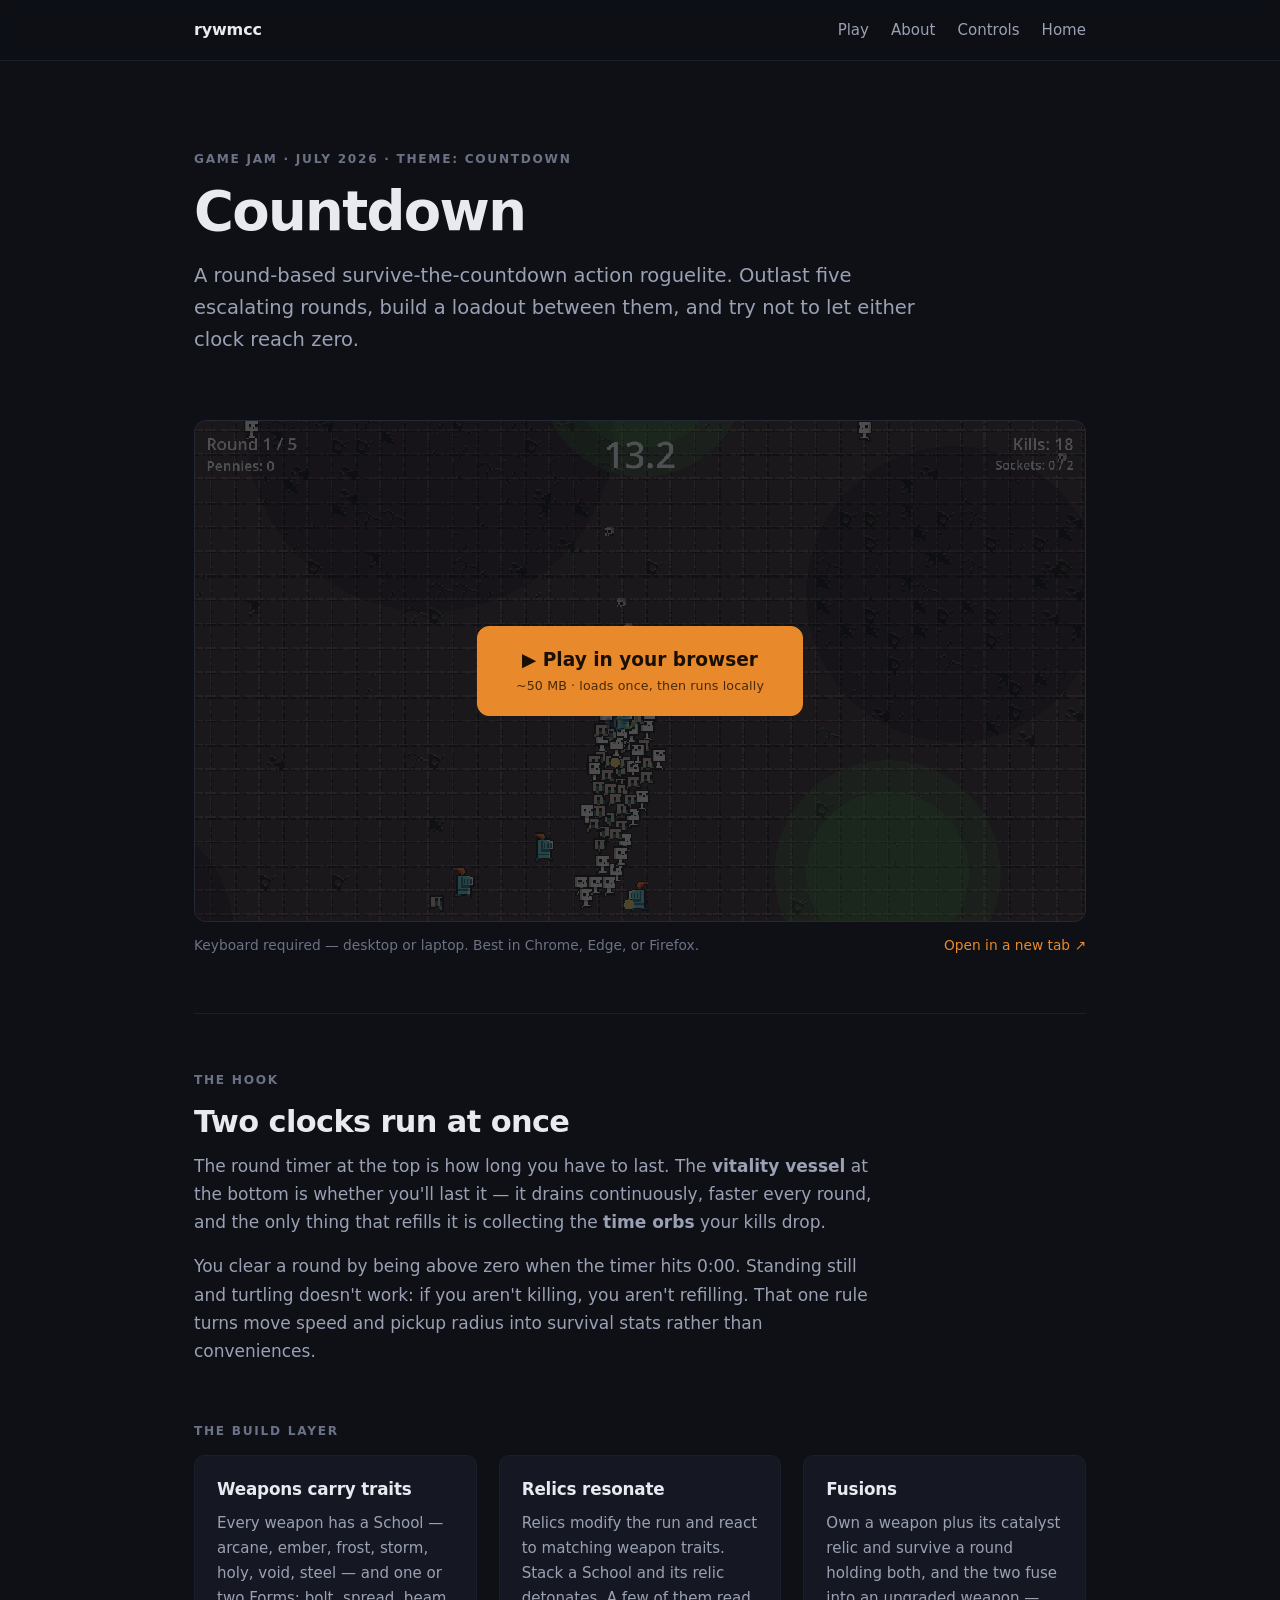
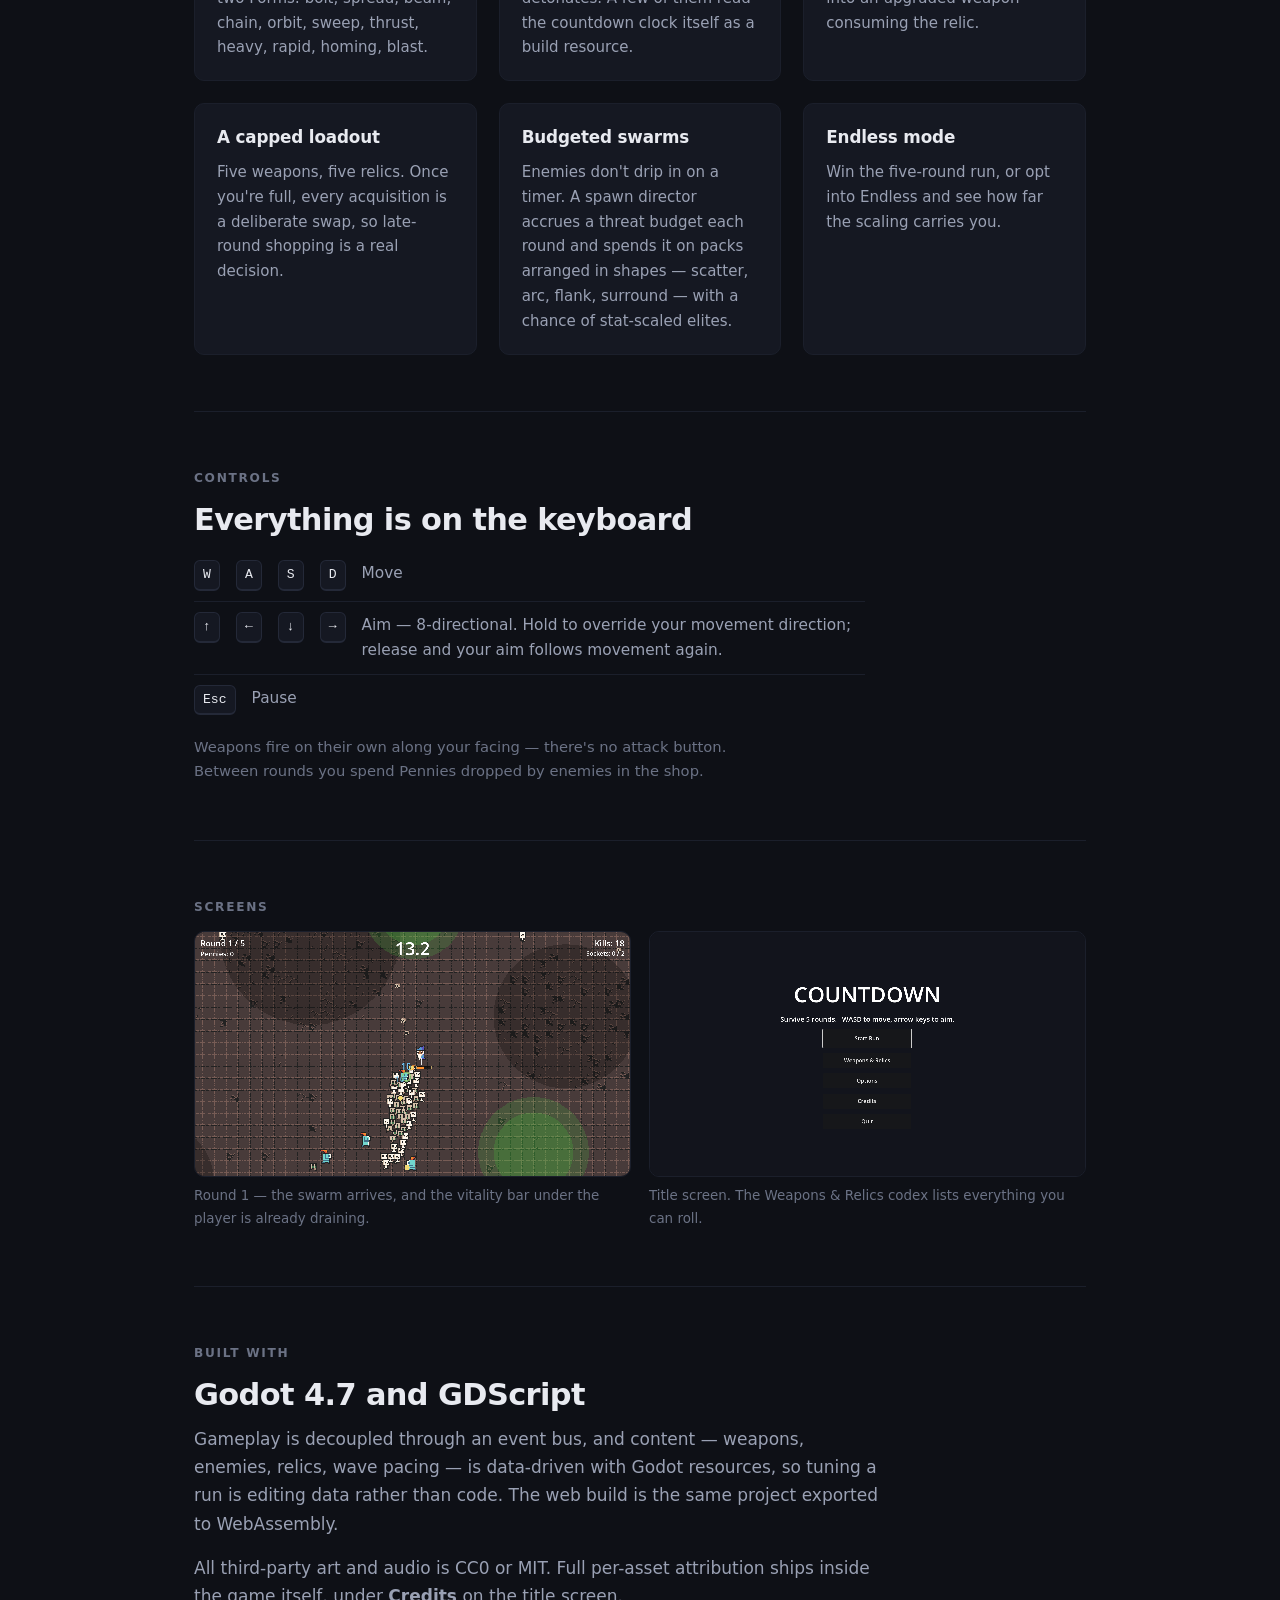
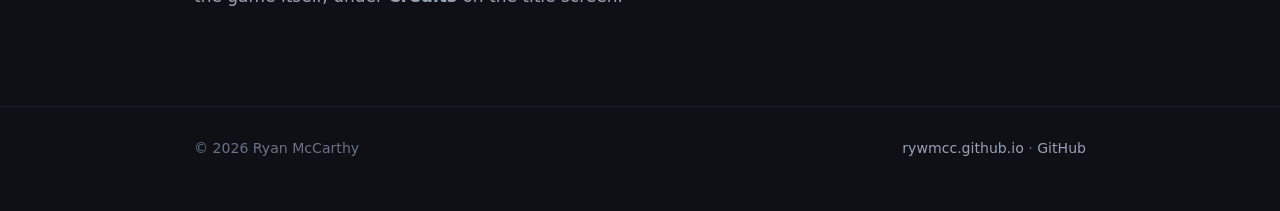
==== countdown/index.html @ 552ccbe2 "Personal site with Countdown playable in the browser Static HTML/CSS served by GitHub Pages. The God" ====
<!DOCTYPE html>
<html lang="en">
<head>
<meta charset="utf-8">
<meta name="viewport" content="width=device-width, initial-scale=1">
<title>Countdown — a survive-the-countdown roguelite</title>
<meta name="description" content="Countdown is a round-based action roguelite built in Godot 4. Outlast five escalating rounds against two clocks at once. Playable free in your browser.">
<meta property="og:title" content="Countdown — a survive-the-countdown roguelite">
<meta property="og:description" content="Outlast five escalating rounds against two clocks at once. Playable free in your browser.">
<meta property="og:type" content="website">
<meta property="og:image" content="https://rywmcc.github.io/assets/img/countdown-gameplay.png">
<meta name="twitter:card" content="summary_large_image">
<link rel="icon" href="../assets/img/favicon.svg">
<link rel="stylesheet" href="../assets/css/site.css">
</head>
<body>

<header class="site-head">
	<div class="wrap">
		<a class="brand" href="../">rywmcc</a>
		<nav class="nav">
			<a href="#play">Play</a>
			<a href="#about">About</a>
			<a href="#controls">Controls</a>
			<a href="../">Home</a>
		</nav>
	</div>
</header>

<main>
	<div class="wrap">

		<div class="hero">
			<p class="section-label">Game jam · July 2026 · theme: countdown</p>
			<h1>Countdown</h1>
			<p class="lede">
				A round-based survive-the-countdown action roguelite. Outlast five escalating
				rounds, build a loadout between them, and try not to let either clock reach zero.
			</p>
		</div>

		<section id="play" style="padding-top: 0;">
			<div class="stage" id="stage">
				<img class="stage-poster" src="../assets/img/countdown-gameplay.png" alt="" aria-hidden="true">
				<button class="launch" id="launch" type="button">
					▶ Play in your browser
					<small>~50 MB · loads once, then runs locally</small>
				</button>
			</div>
			<div class="stage-note">
				<span>Keyboard required — desktop or laptop. Best in Chrome, Edge, or Firefox.</span>
				<span><a href="play/" target="_blank" rel="noopener">Open in a new tab ↗</a></span>
			</div>
		</section>

		<hr class="rule">

		<section id="about">
			<p class="section-label">The hook</p>
			<h2>Two clocks run at once</h2>
			<p style="color: var(--text-dim); max-width: 64ch;">
				The round timer at the top is how long you have to last. The <strong>vitality
				vessel</strong> at the bottom is whether you'll last it — it drains continuously,
				faster every round, and the only thing that refills it is collecting the
				<strong>time orbs</strong> your kills drop.
			</p>
			<p style="color: var(--text-dim); max-width: 64ch;">
				You clear a round by being above zero when the timer hits 0:00. Standing still and
				turtling doesn't work: if you aren't killing, you aren't refilling. That one rule
				turns move speed and pickup radius into survival stats rather than conveniences.
			</p>
		</section>

		<section style="padding-top: 0;">
			<p class="section-label">The build layer</p>
			<div class="grid">
				<div class="feature">
					<h3>Weapons carry traits</h3>
					<p>
						Every weapon has a School — arcane, ember, frost, storm, holy, void, steel —
						and one or two Forms: bolt, spread, beam, chain, orbit, sweep, thrust, heavy,
						rapid, homing, blast.
					</p>
				</div>
				<div class="feature">
					<h3>Relics resonate</h3>
					<p>
						Relics modify the run and react to matching weapon traits. Stack a School and
						its relic detonates. A few of them read the countdown clock itself as a
						build resource.
					</p>
				</div>
				<div class="feature">
					<h3>Fusions</h3>
					<p>
						Own a weapon plus its catalyst relic and survive a round holding both, and
						the two fuse into an upgraded weapon — consuming the relic.
					</p>
				</div>
				<div class="feature">
					<h3>A capped loadout</h3>
					<p>
						Five weapons, five relics. Once you're full, every acquisition is a
						deliberate swap, so late-round shopping is a real decision.
					</p>
				</div>
				<div class="feature">
					<h3>Budgeted swarms</h3>
					<p>
						Enemies don't drip in on a timer. A spawn director accrues a threat budget
						each round and spends it on packs arranged in shapes — scatter, arc, flank,
						surround — with a chance of stat-scaled elites.
					</p>
				</div>
				<div class="feature">
					<h3>Endless mode</h3>
					<p>
						Win the five-round run, or opt into Endless and see how far the scaling
						carries you.
					</p>
				</div>
			</div>
		</section>

		<hr class="rule">

		<section id="controls">
			<p class="section-label">Controls</p>
			<h2>Everything is on the keyboard</h2>
			<div class="keys" style="margin-top: 22px; max-width: 62ch;">
				<div class="keyrow">
					<kbd>W</kbd><kbd>A</kbd><kbd>S</kbd><kbd>D</kbd>
					<span>Move</span>
				</div>
				<div class="keyrow">
					<kbd>↑</kbd><kbd>←</kbd><kbd>↓</kbd><kbd>→</kbd>
					<span>Aim — 8-directional. Hold to override your movement direction; release and your aim follows movement again.</span>
				</div>
				<div class="keyrow">
					<kbd>Esc</kbd>
					<span>Pause</span>
				</div>
			</div>
			<p style="color: var(--text-faint); font-size: 0.92rem; margin-top: 20px; max-width: 62ch;">
				Weapons fire on their own along your facing — there's no attack button. Between
				rounds you spend Pennies dropped by enemies in the shop.
			</p>
		</section>

		<hr class="rule">

		<section>
			<p class="section-label">Screens</p>
			<div class="shots">
				<figure>
					<img src="../assets/img/countdown-gameplay.png" alt="Gameplay: the player surrounded by a swarm of skeletons, round timer counting down at the top, vitality bar beneath the character." width="1280" height="720" loading="lazy">
					<figcaption>Round 1 — the swarm arrives, and the vitality bar under the player is already draining.</figcaption>
				</figure>
				<figure>
					<img src="../assets/img/countdown-menu.png" alt="The Countdown title screen with Start Run, Weapons and Relics, Options, Credits, and Quit." width="1280" height="720" loading="lazy">
					<figcaption>Title screen. The Weapons &amp; Relics codex lists everything you can roll.</figcaption>
				</figure>
			</div>
		</section>

		<hr class="rule">

		<section>
			<p class="section-label">Built with</p>
			<h2>Godot 4.7 and GDScript</h2>
			<p style="color: var(--text-dim); max-width: 64ch;">
				Gameplay is decoupled through an event bus, and content — weapons, enemies, relics,
				wave pacing — is data-driven with Godot resources, so tuning a run is editing data
				rather than code. The web build is the same project exported to WebAssembly.
			</p>
			<p style="color: var(--text-dim); max-width: 64ch;">
				All third-party art and audio is CC0 or MIT. Full per-asset attribution ships
				inside the game itself, under <strong>Credits</strong> on the title screen.
			</p>
		</section>

	</div>
</main>

<footer class="site-foot">
	<div class="wrap">
		<span>© 2026 Ryan McCarthy</span>
		<span><a href="../">rywmcc.github.io</a> · <a href="https://github.com/rywmcc">GitHub</a></span>
	</div>
</footer>

<script>
	// The build is ~50 MB, so nothing loads until the visitor actually asks for it.
	document.getElementById('launch').addEventListener('click', function () {
		var stage = document.getElementById('stage');
		var frame = document.createElement('iframe');
		frame.src = 'play/';
		frame.title = 'Countdown — playable build';
		frame.allow = 'autoplay; fullscreen; gamepad';
		stage.replaceChildren(frame);
		frame.focus();
	});
</script>

</body>
</html>
---- assets/css/site.css ----
/* Countdown's own palette: the menu's near-black navy, the vitality bar's amber,
   the time-orb green. Dark-only on purpose — the site should read like the game. */
:root {
	--bg: #0e1016;
	--bg-raised: #151822;
	--bg-sunken: #0a0c11;
	--line: #242938;
	--line-soft: #1b1f2b;
	--text: #e8eaf0;
	--text-dim: #9aa1b4;
	--text-faint: #6b7285;
	--amber: #e8892b;
	--green: #7ec850;
	--radius: 10px;
	--maxw: 940px;
	--font: ui-sans-serif, system-ui, -apple-system, "Segoe UI", Roboto, Helvetica, Arial, sans-serif;
	--mono: ui-monospace, SFMono-Regular, "SF Mono", Menlo, Consolas, monospace;
}

* { box-sizing: border-box; }

html { -webkit-text-size-adjust: 100%; }

body {
	margin: 0;
	background: var(--bg);
	color: var(--text);
	font-family: var(--font);
	font-size: 17px;
	line-height: 1.65;
	-webkit-font-smoothing: antialiased;
}

a { color: var(--amber); text-decoration: none; }
a:hover { text-decoration: underline; }

img { max-width: 100%; height: auto; display: block; }

.wrap {
	max-width: var(--maxw);
	margin: 0 auto;
	padding: 0 24px;
}

/* ---- site header ---- */
.site-head {
	border-bottom: 1px solid var(--line-soft);
	position: sticky;
	top: 0;
	background: rgba(14, 16, 22, 0.85);
	backdrop-filter: blur(8px);
	z-index: 10;
}
.site-head .wrap {
	display: flex;
	align-items: center;
	justify-content: space-between;
	gap: 16px;
	height: 60px;
}
.brand {
	color: var(--text);
	font-weight: 650;
	letter-spacing: -0.01em;
	font-size: 1rem;
}
.brand:hover { text-decoration: none; color: var(--amber); }
.nav { display: flex; gap: 22px; font-size: 0.94rem; }
.nav a { color: var(--text-dim); }
.nav a:hover { color: var(--text); text-decoration: none; }

/* ---- hero ---- */
.hero { padding: 88px 0 64px; }
.hero h1 {
	margin: 0 0 18px;
	font-size: clamp(2.2rem, 6vw, 3.4rem);
	line-height: 1.08;
	letter-spacing: -0.03em;
	font-weight: 700;
}
.hero .lede {
	margin: 0;
	max-width: 60ch;
	font-size: clamp(1.05rem, 2.2vw, 1.22rem);
	color: var(--text-dim);
}
.hero .links {
	margin-top: 30px;
	display: flex;
	flex-wrap: wrap;
	gap: 12px;
}

/* ---- buttons ---- */
.btn {
	display: inline-flex;
	align-items: center;
	gap: 9px;
	padding: 11px 20px;
	border-radius: var(--radius);
	border: 1px solid var(--line);
	background: var(--bg-raised);
	color: var(--text);
	font-size: 0.96rem;
	font-weight: 550;
	font-family: inherit;
	cursor: pointer;
	transition: border-color 0.15s, background 0.15s, transform 0.15s;
}
.btn:hover {
	text-decoration: none;
	border-color: #39405a;
	background: #1b1f2b;
}
.btn-primary {
	background: var(--amber);
	border-color: var(--amber);
	color: #1a0f03;
	font-weight: 650;
}
.btn-primary:hover {
	background: #f59b43;
	border-color: #f59b43;
	color: #1a0f03;
}

/* ---- sections ---- */
section { padding: 56px 0; }
.section-label {
	font-size: 0.76rem;
	text-transform: uppercase;
	letter-spacing: 0.14em;
	color: var(--text-faint);
	font-weight: 600;
	margin: 0 0 14px;
}
h2 {
	margin: 0 0 12px;
	font-size: clamp(1.5rem, 3.5vw, 1.9rem);
	letter-spacing: -0.02em;
	line-height: 1.2;
}
h3 { margin: 0 0 8px; font-size: 1.05rem; letter-spacing: -0.01em; }
p { margin: 0 0 16px; }
p:last-child { margin-bottom: 0; }
hr.rule { border: 0; border-top: 1px solid var(--line-soft); margin: 0; }

/* ---- project card ---- */
.card {
	display: block;
	border: 1px solid var(--line-soft);
	border-radius: 14px;
	overflow: hidden;
	background: var(--bg-raised);
	color: inherit;
	transition: border-color 0.15s, transform 0.15s;
}
.card:hover { text-decoration: none; border-color: #39405a; transform: translateY(-2px); }
.card img {
	width: 100%;
	border-bottom: 1px solid var(--line-soft);
	image-rendering: pixelated;
}
.card-body { padding: 22px 24px 24px; }
.card-body h3 { font-size: 1.3rem; margin-bottom: 6px; }
.card-body p { color: var(--text-dim); font-size: 0.97rem; }
.card-meta {
	margin-top: 14px;
	display: flex;
	flex-wrap: wrap;
	gap: 8px;
}
.tag {
	font-size: 0.76rem;
	font-family: var(--mono);
	color: var(--text-dim);
	border: 1px solid var(--line);
	border-radius: 999px;
	padding: 3px 11px;
}

/* ---- feature grid ---- */
.grid {
	display: grid;
	grid-template-columns: repeat(auto-fit, minmax(250px, 1fr));
	gap: 22px;
}
.feature {
	border: 1px solid var(--line-soft);
	border-radius: var(--radius);
	padding: 20px 22px;
	background: var(--bg-raised);
}
.feature p { color: var(--text-dim); font-size: 0.94rem; margin: 0; }

/* ---- the playable stage ---- */
.stage {
	position: relative;
	aspect-ratio: 16 / 9;
	width: 100%;
	background: var(--bg-sunken);
	border: 1px solid var(--line);
	border-radius: 12px;
	overflow: hidden;
	display: flex;
	align-items: center;
	justify-content: center;
}
.stage iframe { width: 100%; height: 100%; border: 0; display: block; }
.stage-poster {
	position: absolute;
	inset: 0;
	width: 100%;
	height: 100%;
	object-fit: cover;
	opacity: 0.28;
	image-rendering: pixelated;
}
.launch {
	position: relative;
	display: flex;
	flex-direction: column;
	align-items: center;
	gap: 8px;
	padding: 22px 38px;
	border-radius: 12px;
	border: 1px solid var(--amber);
	background: var(--amber);
	color: #1a0f03;
	font-family: inherit;
	font-size: 1.16rem;
	font-weight: 700;
	cursor: pointer;
	transition: background 0.15s, transform 0.15s;
}
.launch:hover { background: #f59b43; transform: scale(1.02); }
.launch small {
	font-weight: 500;
	font-size: 0.79rem;
	opacity: 0.78;
	letter-spacing: 0.01em;
}
.stage-note {
	margin-top: 12px;
	display: flex;
	flex-wrap: wrap;
	gap: 8px 18px;
	justify-content: space-between;
	font-size: 0.86rem;
	color: var(--text-faint);
}

/* ---- controls table ---- */
.keys { display: grid; gap: 10px; }
.keyrow {
	display: flex;
	align-items: baseline;
	gap: 16px;
	font-size: 0.96rem;
	padding-bottom: 10px;
	border-bottom: 1px solid var(--line-soft);
}
.keyrow:last-child { border-bottom: 0; padding-bottom: 0; }
kbd {
	font-family: var(--mono);
	font-size: 0.82rem;
	background: var(--bg-raised);
	border: 1px solid var(--line);
	border-bottom-width: 2px;
	border-radius: 6px;
	padding: 3px 8px;
	color: var(--text);
	white-space: nowrap;
}
.keyrow span { color: var(--text-dim); }

/* ---- shots ---- */
.shots { display: grid; grid-template-columns: repeat(auto-fit, minmax(300px, 1fr)); gap: 18px; }
.shots figure { margin: 0; }
.shots img {
	border: 1px solid var(--line-soft);
	border-radius: 10px;
	image-rendering: pixelated;
	width: 100%;
}
.shots figcaption {
	margin-top: 8px;
	font-size: 0.84rem;
	color: var(--text-faint);
}

/* ---- footer ---- */
.site-foot {
	border-top: 1px solid var(--line-soft);
	margin-top: 40px;
	padding: 30px 0 50px;
	font-size: 0.88rem;
	color: var(--text-faint);
}
.site-foot .wrap {
	display: flex;
	flex-wrap: wrap;
	gap: 10px 20px;
	justify-content: space-between;
}
.site-foot a { color: var(--text-dim); }

@media (max-width: 620px) {
	body { font-size: 16px; }
	.hero { padding: 56px 0 40px; }
	section { padding: 40px 0; }
	.nav { gap: 16px; }
}
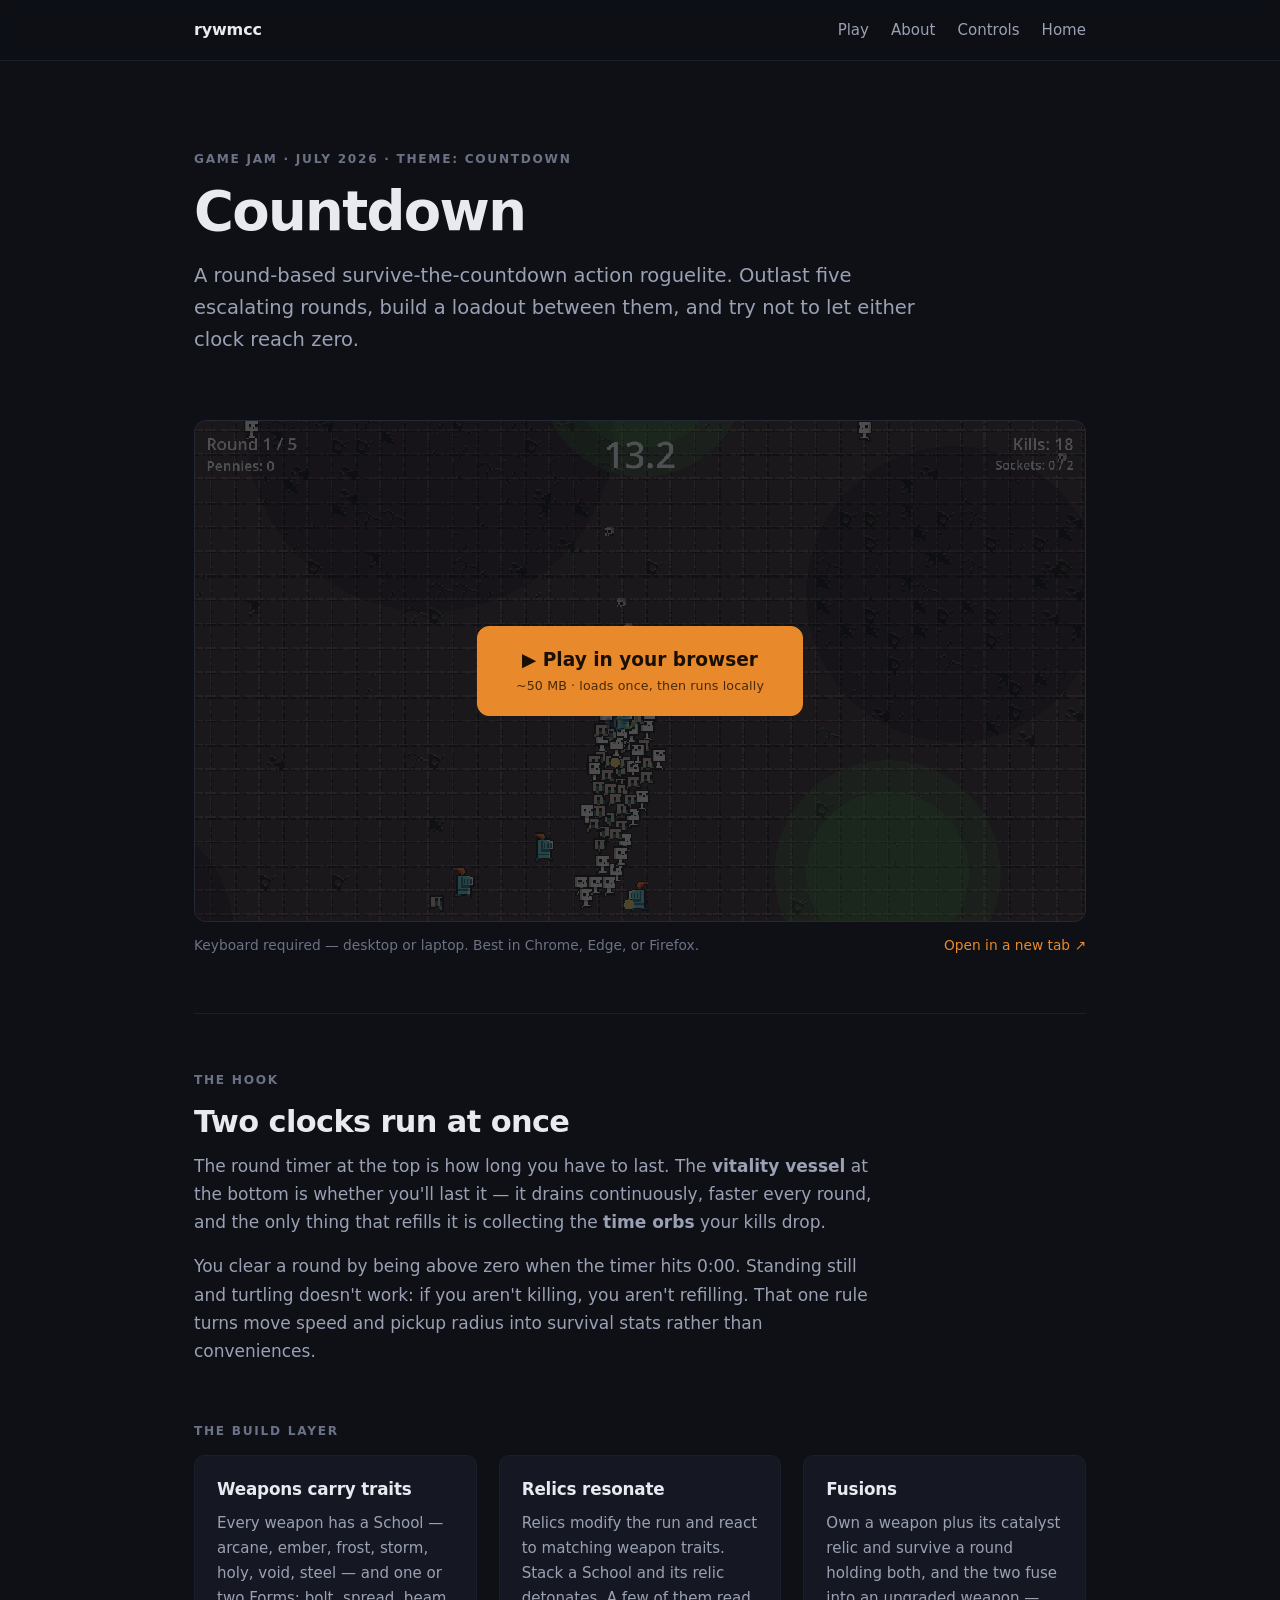
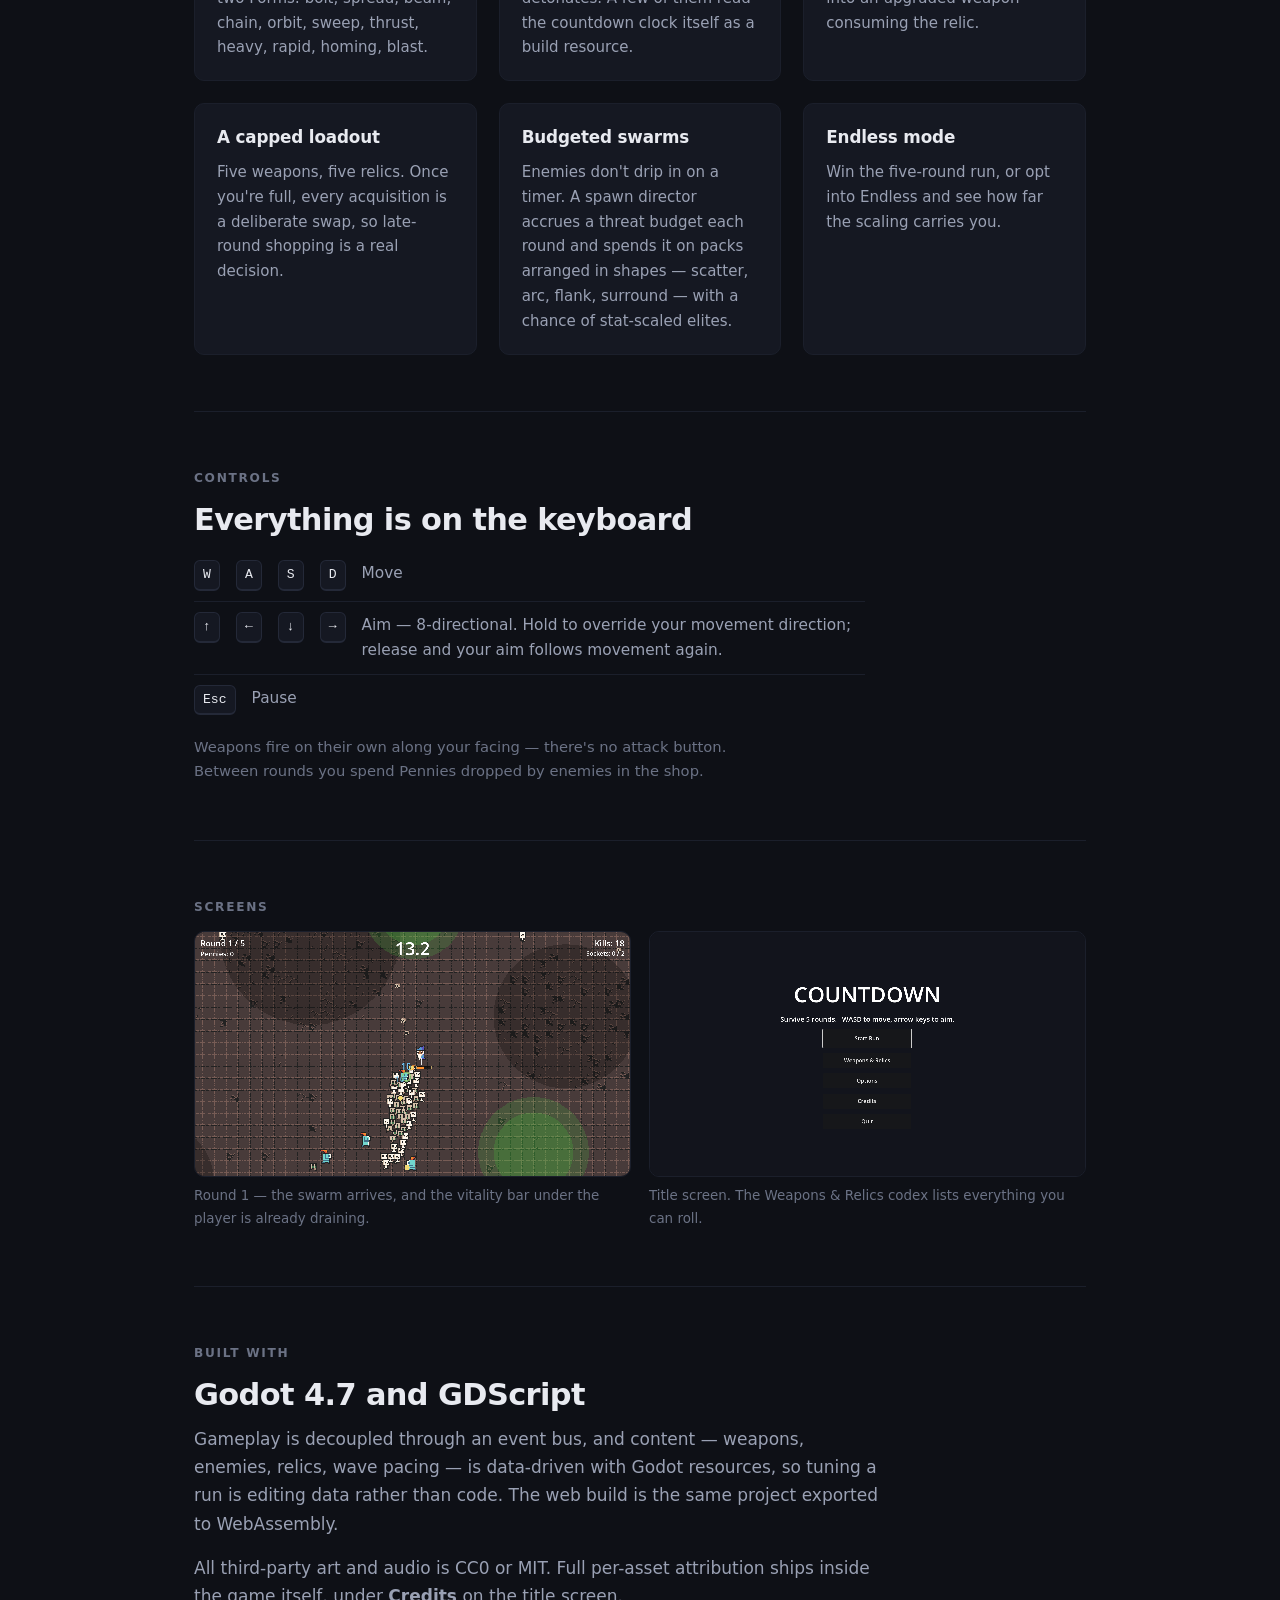
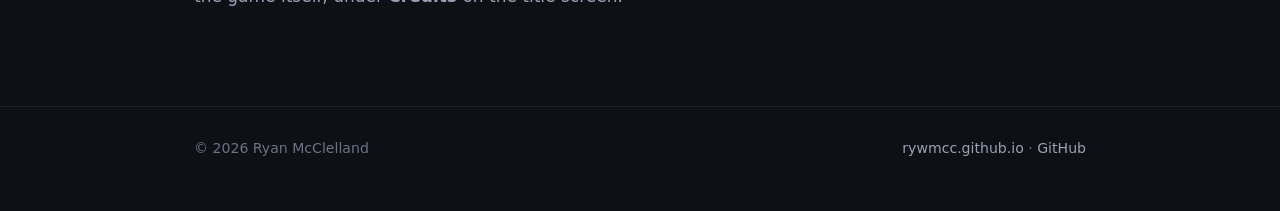
==== commit 36add1fc: "Correct name and bio Co-Authored-By: Claude Opus 5 <noreply@anthropic.com>" ====
--- a/countdown/index.html
+++ b/countdown/index.html
@@ -184,7 +184,7 @@
 
 <footer class="site-foot">
 	<div class="wrap">
-		<span>© 2026 Ryan McCarthy</span>
+		<span>© 2026 Ryan McClelland</span>
 		<span><a href="../">rywmcc.github.io</a> · <a href="https://github.com/rywmcc">GitHub</a></span>
 	</div>
 </footer>
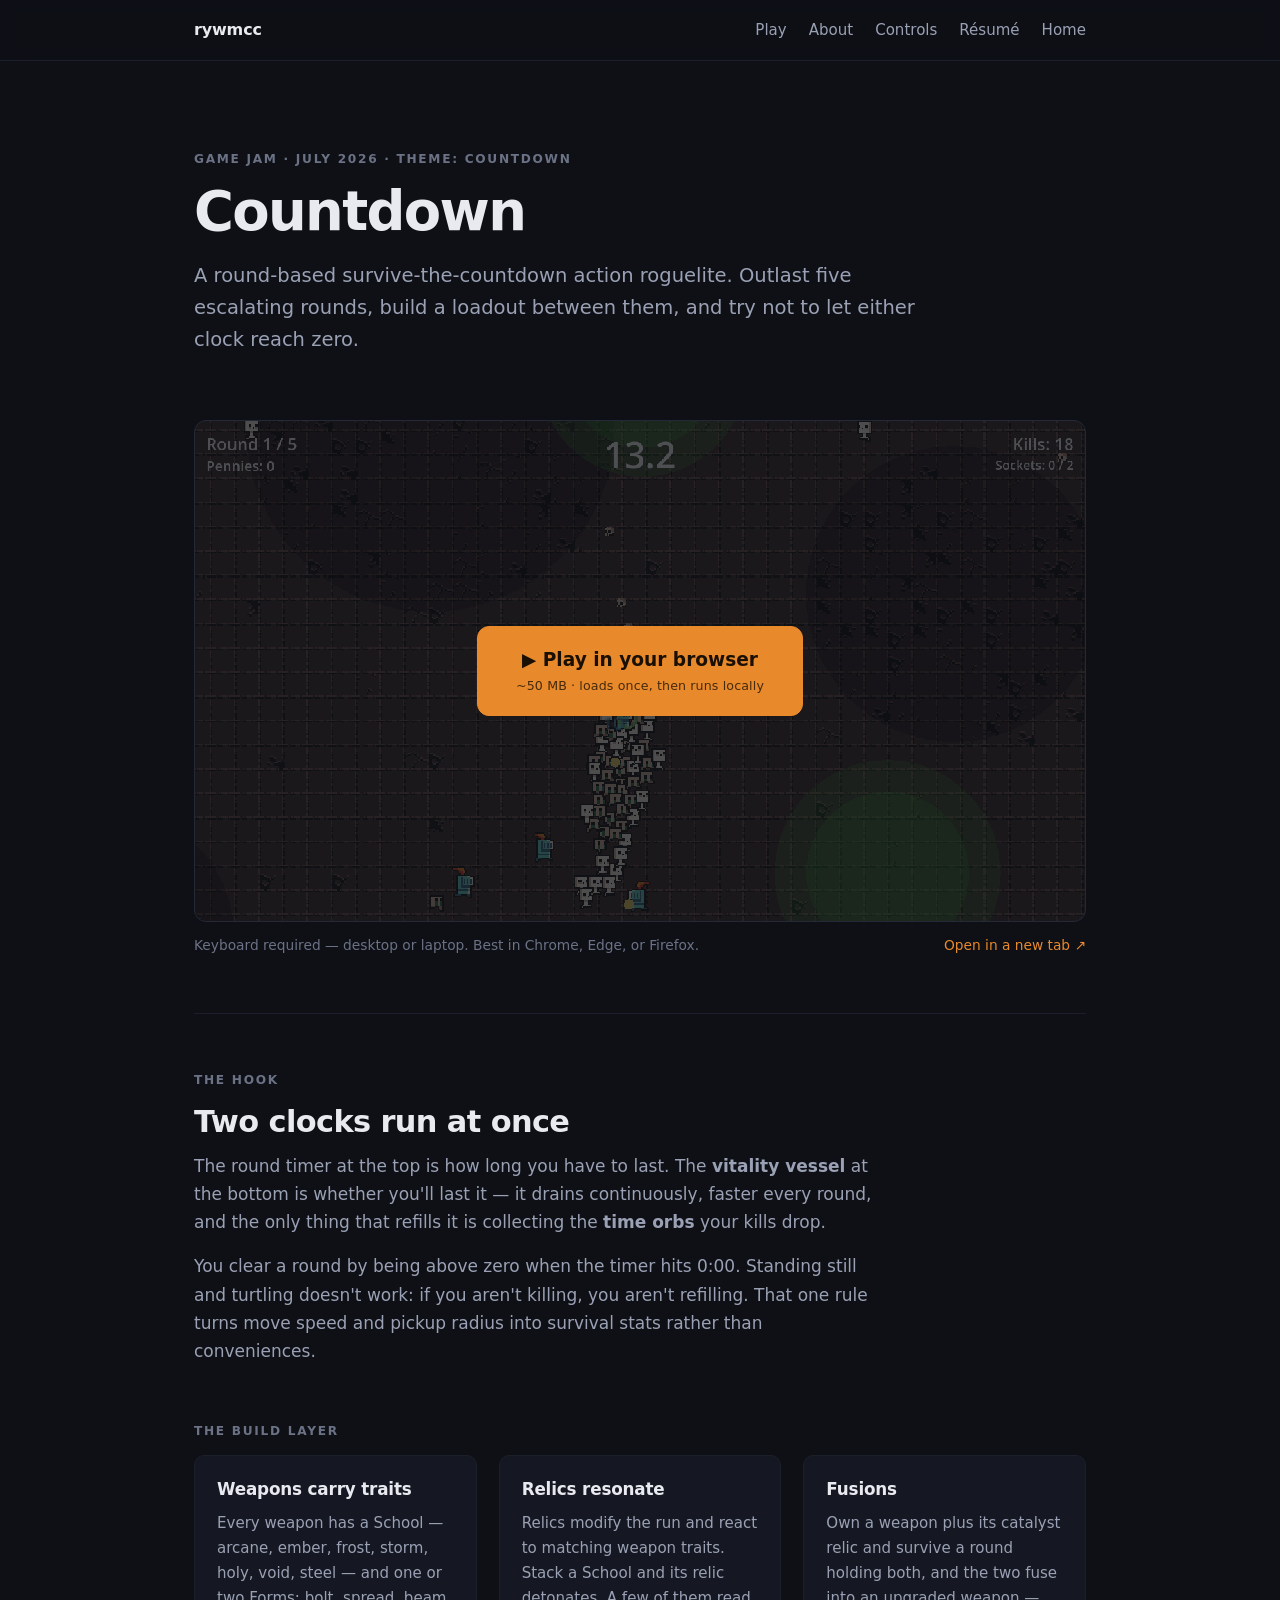
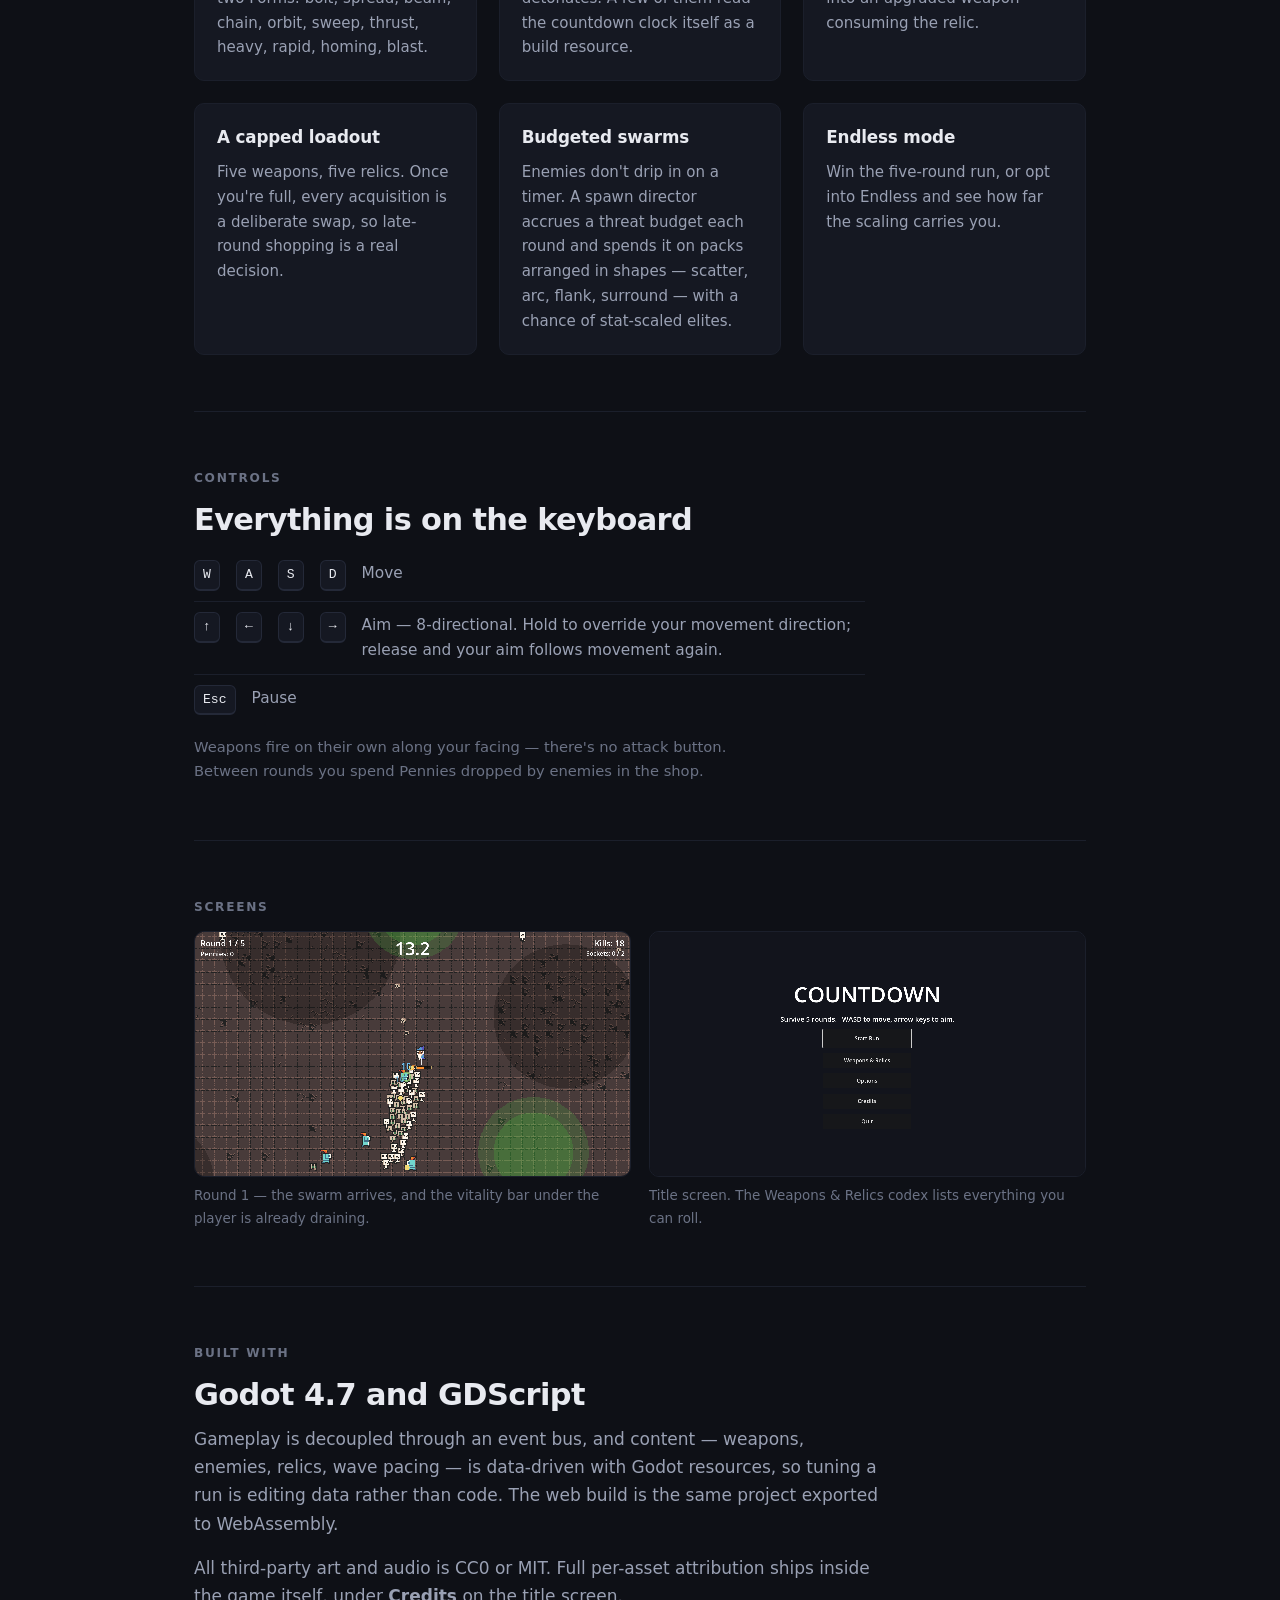
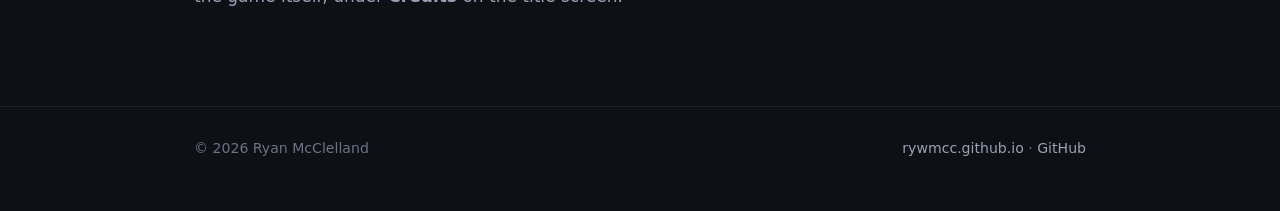
==== commit 3183968f: "Add resume page and PDF HTML version at /resume/ so it reads on mobile and is indexable, with the PD" ====
--- a/countdown/index.html
+++ b/countdown/index.html
@@ -22,6 +22,7 @@
 			<a href="#play">Play</a>
 			<a href="#about">About</a>
 			<a href="#controls">Controls</a>
+			<a href="../resume/">Résumé</a>
 			<a href="../">Home</a>
 		</nav>
 	</div>
--- a/assets/css/site.css
+++ b/assets/css/site.css
@@ -289,6 +289,64 @@
 	color: var(--text-faint);
 }
 
+/* ---- resume ---- */
+.resume { max-width: 760px; }
+.resume-contact {
+	display: flex;
+	flex-wrap: wrap;
+	gap: 4px 14px;
+	color: var(--text-dim);
+	font-size: 0.94rem;
+	margin: 0 0 26px;
+}
+.resume-contact span:not(:last-child)::after {
+	content: "·";
+	margin-left: 14px;
+	color: var(--text-faint);
+}
+.resume-section { margin-top: 42px; }
+.resume-section > h2 {
+	font-size: 0.8rem;
+	text-transform: uppercase;
+	letter-spacing: 0.14em;
+	color: var(--amber);
+	font-weight: 650;
+	padding-bottom: 8px;
+	border-bottom: 1px solid var(--line);
+	margin-bottom: 20px;
+}
+.skills { display: grid; gap: 9px; }
+.skills div { font-size: 0.96rem; color: var(--text-dim); }
+.skills strong { color: var(--text); font-weight: 600; }
+
+.job { margin-bottom: 28px; }
+.job:last-child { margin-bottom: 0; }
+.job-head {
+	display: flex;
+	flex-wrap: wrap;
+	justify-content: space-between;
+	align-items: baseline;
+	gap: 4px 16px;
+}
+.job-head h3 { margin: 0; font-size: 1.06rem; }
+.job-org { font-size: 1.06rem; font-weight: 650; margin: 0 0 2px; }
+.job-when {
+	font-size: 0.88rem;
+	color: var(--text-faint);
+	font-style: italic;
+	white-space: nowrap;
+}
+.job-role { color: var(--amber); font-weight: 600; }
+.job ul { margin: 10px 0 0; padding-left: 20px; }
+.job li {
+	margin-bottom: 9px;
+	color: var(--text-dim);
+	font-size: 0.95rem;
+	line-height: 1.6;
+}
+.job li:last-child { margin-bottom: 0; }
+.job li strong { color: var(--text); font-weight: 600; }
+
 /* ---- footer ---- */
 .site-foot {
 	border-top: 1px solid var(--line-soft);
